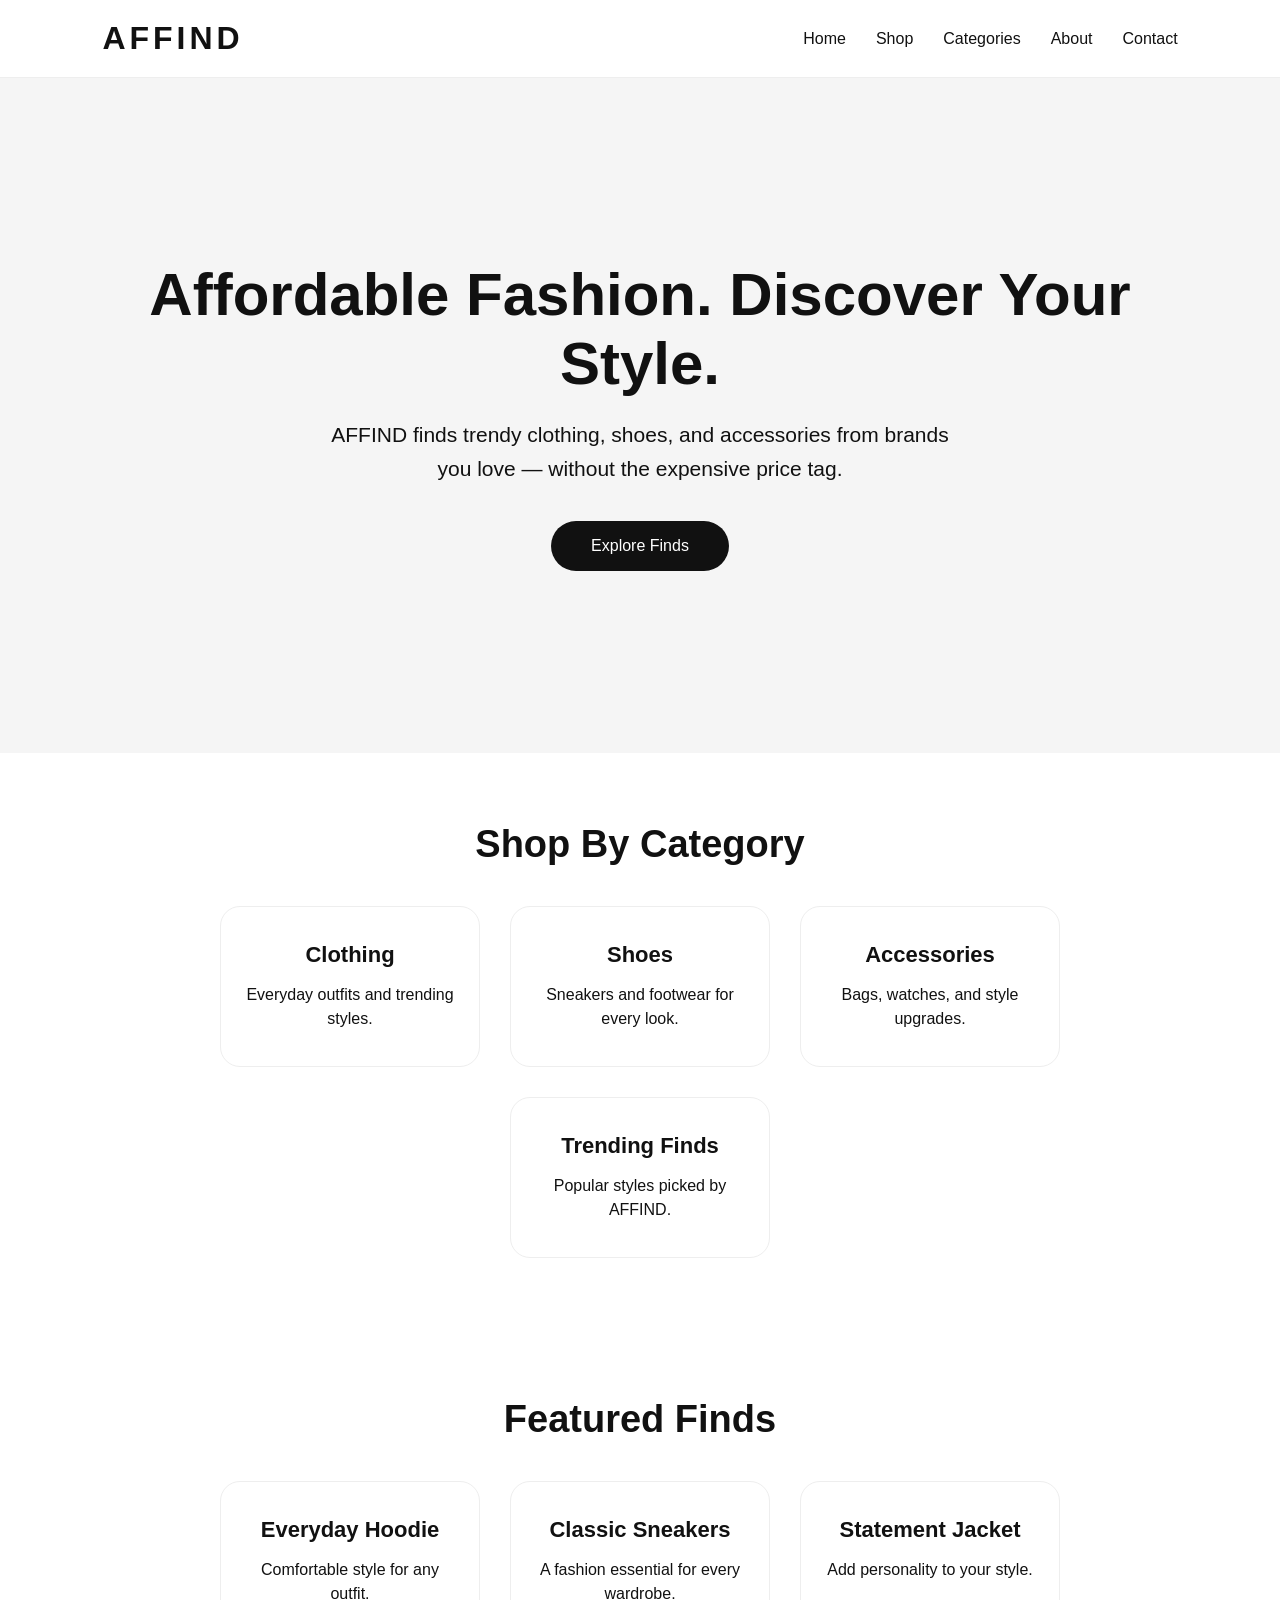
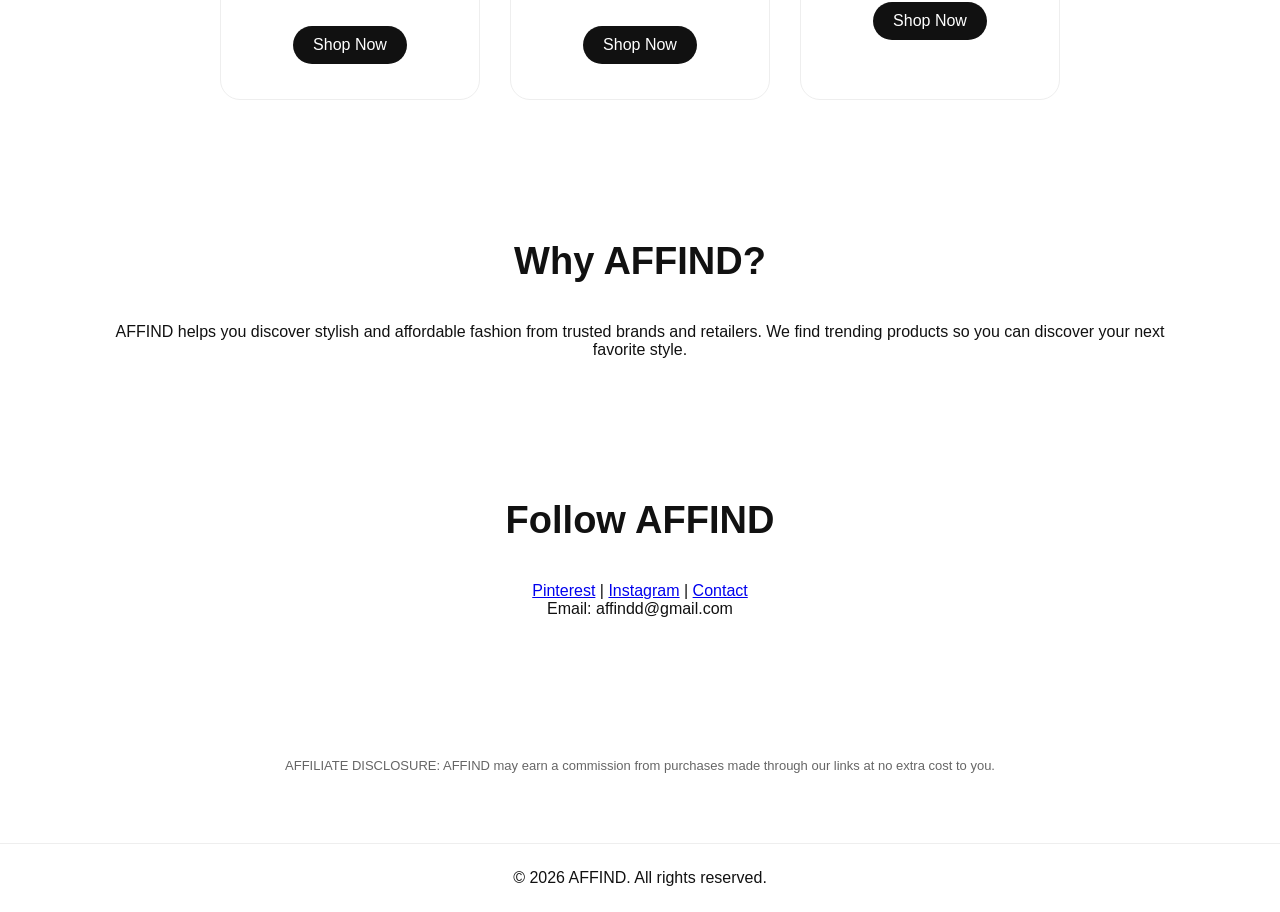
==== index.html @ 604c5695 "Update index.html" ====
<!DOCTYPE html>
<html lang="en">

<head>
    <meta charset="UTF-8">
    <meta name="viewport" content="width=device-width, initial-scale=1.0">
    <title>AFFIND | Affordable Fashion Finds</title>
    <link rel="stylesheet" href="style.css">
</head>

<body>

<header>
    <nav>
        <div class="logo">AFFIND</div>

        <ul>
            <li><a href="index.html">Home</a></li>
            <li><a href="shop.html">Shop</a></li>
            <li><a href="#categories">Categories</a></li>
            <li><a href="#about">About</a></li>
            <li><a href="#contact">Contact</a></li>
        </ul>
    </nav>
</header>


<section class="hero">

    <div class="hero-text">

        <h1>Affordable Fashion. Discover Your Style.</h1>

        <p>
            AFFIND finds trendy clothing, shoes, and accessories
            from brands you love — without the expensive price tag.
        </p>

        <a class="button" href="shop.html">
            Explore Finds
        </a>

    </div>

</section>



<section id="categories">

<h2>Shop By Category</h2>

<div class="cards">

<div class="card">
<h3>Clothing</h3>
<p>Everyday outfits and trending styles.</p>
</div>


<div class="card">
<h3>Shoes</h3>
<p>Sneakers and footwear for every look.</p>
</div>


<div class="card">
<h3>Accessories</h3>
<p>Bags, watches, and style upgrades.</p>
</div>


<div class="card">
<h3>Trending Finds</h3>
<p>Popular styles picked by AFFIND.</p>
</div>


</div>

</section>



<section class="trending">

<h2>Featured Finds</h2>

<div class="products">


<div class="product">
<h3>Everyday Hoodie</h3>
<p>Comfortable style for any outfit.</p>
<a href="#">Shop Now</a>
</div>


<div class="product">
<h3>Classic Sneakers</h3>
<p>A fashion essential for every wardrobe.</p>
<a href="#">Shop Now</a>
</div>


<div class="product">
<h3>Statement Jacket</h3>
<p>Add personality to your style.</p>
<a href="#">Shop Now</a>
</div>


</div>

</section>



<section id="about">

<h2>Why AFFIND?</h2>

<p>
AFFIND helps you discover stylish and affordable
fashion from trusted brands and retailers.
We find trending products so you can discover
your next favorite style.
</p>

</section>



<section id="contact">

<h2>Follow AFFIND</h2>

<p>
<a href="https://pin.it/25HHxsSpa" target="_blank">Pinterest</a> |
<a href="https://www.instagram.com/affindds" target="_blank">Instagram</a> |
<a href="https://mail.google.com/mail/?view=cm&fs=1&to=affindd@gmail.com" target="_blank">Contact</a>
</p>

<p>
Email: affindd@gmail.com
</p>

</section>



<section class="disclosure">

<p>
AFFILIATE DISCLOSURE: AFFIND may earn a commission
from purchases made through our links at no extra cost
to you.
</p>

</section>



<footer>

<p>
© 2026 AFFIND. All rights reserved.
</p>

</footer>


</body>

</html>
---- style.css ----
* {
    margin: 0;
    padding: 0;
    box-sizing: border-box;
    font-family: Arial, Helvetica, sans-serif;
}

body {
    background: #ffffff;
    color: #111111;
}


/* Header */

header {
    padding: 20px 8%;
    border-bottom: 1px solid #eeeeee;
    background: white;
}

nav {
    display: flex;
    justify-content: space-between;
    align-items: center;
}

.logo {
    font-size: 32px;
    font-weight: bold;
    letter-spacing: 4px;
}


nav ul {
    display: flex;
    gap: 30px;
    list-style: none;
}


nav a {
    text-decoration: none;
    color: #111;
    font-size: 16px;
}


/* Hero */

.hero {
    min-height: 75vh;
    display: flex;
    align-items: center;
    justify-content: center;
    text-align: center;
    background: #f5f5f5;
    padding: 50px 8%;
}


.hero h1 {
    font-size: 60px;
    margin-bottom: 20px;
}


.hero p {
    font-size: 21px;
    max-width: 650px;
    margin: auto;
    margin-bottom: 35px;
    line-height: 1.6;
}


.button {
    display: inline-block;
    background: #111;
    color: white;
    padding: 16px 40px;
    border-radius: 40px;
    text-decoration: none;
    transition: 0.3s;
}


.button:hover {
    background: #444;
}


/* Sections */

section {
    padding: 70px 8%;
    text-align: center;
}


h2 {
    font-size: 38px;
    margin-bottom: 40px;
}


/* Cards */

.cards,
.products {
    display: flex;
    justify-content: center;
    gap: 30px;
    flex-wrap: wrap;
}


.card,
.product {

    width: 260px;
    padding: 35px 25px;
    border-radius: 20px;
    background: #ffffff;
    border: 1px solid #eeeeee;
    transition: 0.3s;
}


.card:hover,
.product:hover {

    transform: translateY(-8px);
    box-shadow: 0 10px 25px rgba(0,0,0,0.08);

}


.card h3,
.product h3 {
    font-size: 22px;
    margin-bottom: 15px;
}


.card p,
.product p {
    line-height: 1.5;
}


/* Products */

.product a {

    display: inline-block;
    margin-top: 20px;
    background: #111;
    color: white;
    padding: 10px 20px;
    border-radius: 25px;
    text-decoration: none;

}


/* Affiliate Disclosure */

.disclosure {

    font-size: 13px;
    color: #666;

}


/* Footer */

footer {

    padding: 25px;
    text-align: center;
    border-top: 1px solid #eeeeee;

}



/* Mobile */

@media(max-width:768px){

nav {

    flex-direction: column;
    gap: 20px;

}


nav ul {

    flex-direction: column;
    text-align: center;

}


.hero h1 {

    font-size: 38px;

}


.hero p {

    font-size: 18px;

}

}
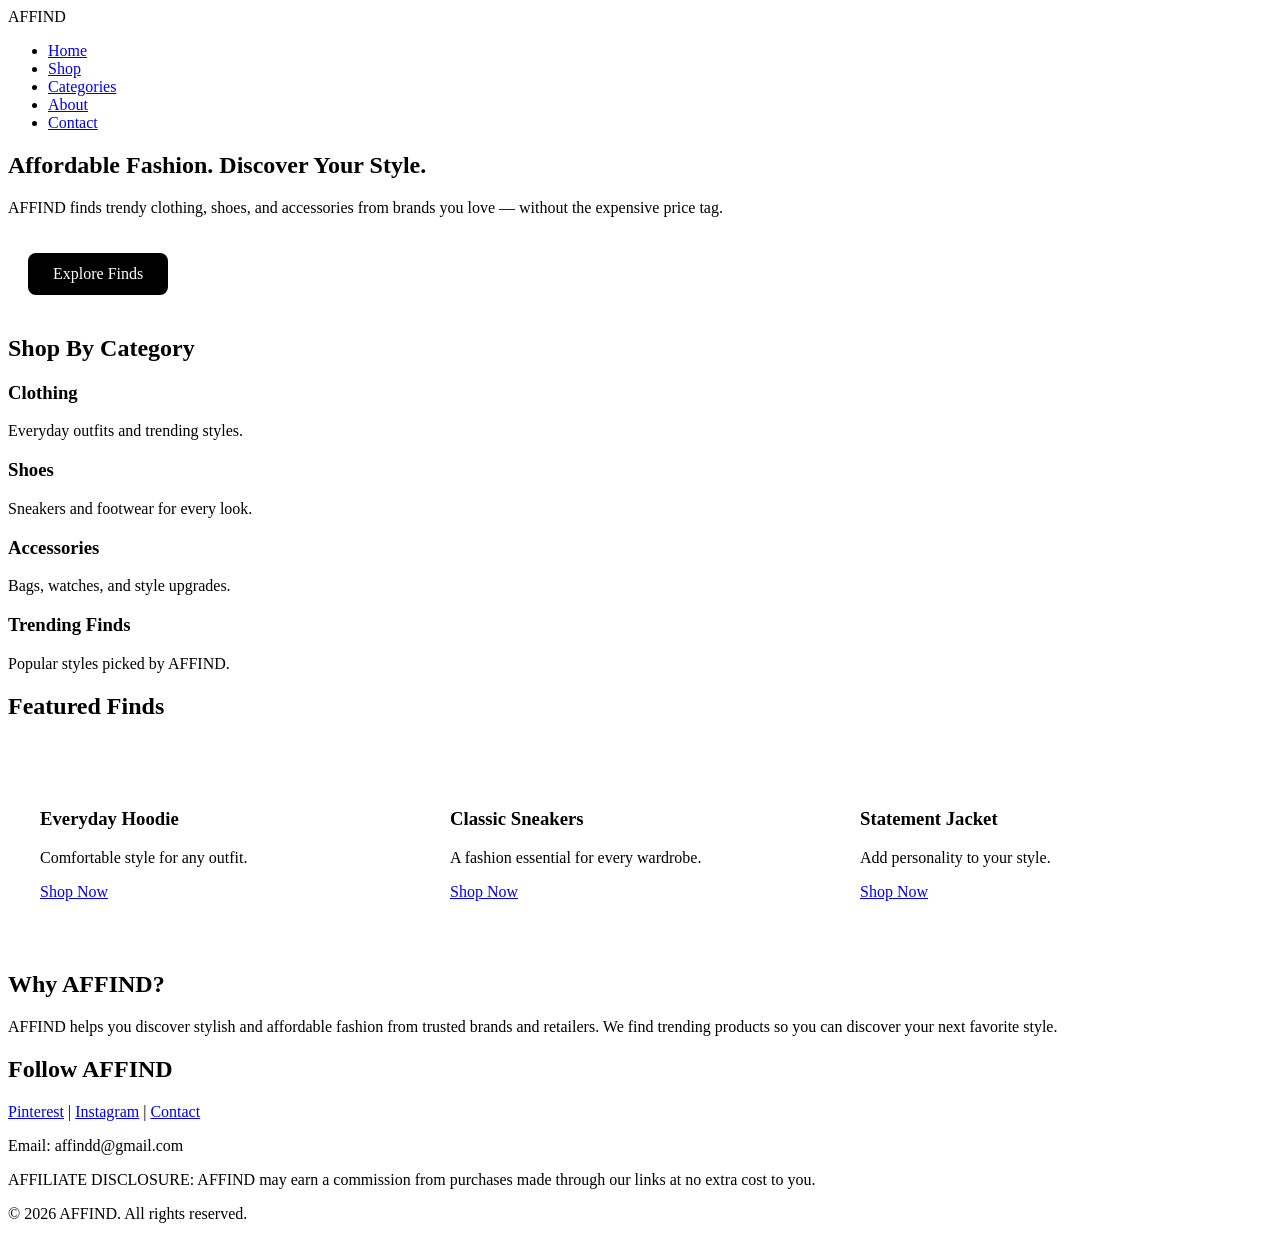
==== commit 1c138194: "Update index.html" ====
--- a/index.html
+++ b/index.html
@@ -137,7 +137,7 @@
 
 <p>
 <a href="https://pin.it/25HHxsSpa" target="_blank">Pinterest</a> |
-<a href="https://www.instagram.com/affindds" target="_blank">Instagram</a> |
+<a href="https://www.instagram.com/affindofficial" target="_blank">Instagram</a> |
 <a href="https://mail.google.com/mail/?view=cm&fs=1&to=affindd@gmail.com" target="_blank">Contact</a>
 </p>
 
@@ -172,4 +172,4 @@
 
 </body>
 
-</html>+</html>
--- a/style.css
+++ b/style.css
@@ -1,222 +1,50 @@
-* {
-    margin: 0;
-    padding: 0;
-    box-sizing: border-box;
-    font-family: Arial, Helvetica, sans-serif;
+.products{
+    display:grid;
+    grid-template-columns:repeat(auto-fit,minmax(250px,1fr));
+    gap:30px;
+    max-width:1200px;
+    margin:50px auto;
+    padding:20px;
 }
 
-body {
-    background: #ffffff;
-    color: #111111;
+.product-card{
+    background:#fff;
+    border-radius:15px;
+    overflow:hidden;
+    text-align:center;
+    box-shadow:0 8px 20px rgba(0,0,0,.08);
+    transition:.3s;
 }
 
-
-/* Header */
-
-header {
-    padding: 20px 8%;
-    border-bottom: 1px solid #eeeeee;
-    background: white;
+.product-card:hover{
+    transform:translateY(-8px);
 }
 
-nav {
-    display: flex;
-    justify-content: space-between;
-    align-items: center;
+.product-card img{
+    width:100%;
+    height:300px;
+    object-fit:cover;
 }
 
-.logo {
-    font-size: 32px;
-    font-weight: bold;
-    letter-spacing: 4px;
+.product-card h3{
+    margin:15px 0 10px;
 }
 
-
-nav ul {
-    display: flex;
-    gap: 30px;
-    list-style: none;
+.product-card p{
+    padding:0 20px;
+    color:#666;
 }
 
-
-nav a {
-    text-decoration: none;
-    color: #111;
-    font-size: 16px;
+.button{
+    display:inline-block;
+    margin:20px;
+    padding:12px 25px;
+    background:#000;
+    color:#fff;
+    text-decoration:none;
+    border-radius:8px;
 }
 
-
-/* Hero */
-
-.hero {
-    min-height: 75vh;
-    display: flex;
-    align-items: center;
-    justify-content: center;
-    text-align: center;
-    background: #f5f5f5;
-    padding: 50px 8%;
-}
-
-
-.hero h1 {
-    font-size: 60px;
-    margin-bottom: 20px;
-}
-
-
-.hero p {
-    font-size: 21px;
-    max-width: 650px;
-    margin: auto;
-    margin-bottom: 35px;
-    line-height: 1.6;
-}
-
-
-.button {
-    display: inline-block;
-    background: #111;
-    color: white;
-    padding: 16px 40px;
-    border-radius: 40px;
-    text-decoration: none;
-    transition: 0.3s;
-}
-
-
-.button:hover {
-    background: #444;
-}
-
-
-/* Sections */
-
-section {
-    padding: 70px 8%;
-    text-align: center;
-}
-
-
-h2 {
-    font-size: 38px;
-    margin-bottom: 40px;
-}
-
-
-/* Cards */
-
-.cards,
-.products {
-    display: flex;
-    justify-content: center;
-    gap: 30px;
-    flex-wrap: wrap;
-}
-
-
-.card,
-.product {
-
-    width: 260px;
-    padding: 35px 25px;
-    border-radius: 20px;
-    background: #ffffff;
-    border: 1px solid #eeeeee;
-    transition: 0.3s;
-}
-
-
-.card:hover,
-.product:hover {
-
-    transform: translateY(-8px);
-    box-shadow: 0 10px 25px rgba(0,0,0,0.08);
-
-}
-
-
-.card h3,
-.product h3 {
-    font-size: 22px;
-    margin-bottom: 15px;
-}
-
-
-.card p,
-.product p {
-    line-height: 1.5;
-}
-
-
-/* Products */
-
-.product a {
-
-    display: inline-block;
-    margin-top: 20px;
-    background: #111;
-    color: white;
-    padding: 10px 20px;
-    border-radius: 25px;
-    text-decoration: none;
-
-}
-
-
-/* Affiliate Disclosure */
-
-.disclosure {
-
-    font-size: 13px;
-    color: #666;
-
-}
-
-
-/* Footer */
-
-footer {
-
-    padding: 25px;
-    text-align: center;
-    border-top: 1px solid #eeeeee;
-
-}
-
-
-
-/* Mobile */
-
-@media(max-width:768px){
-
-nav {
-
-    flex-direction: column;
-    gap: 20px;
-
-}
-
-
-nav ul {
-
-    flex-direction: column;
-    text-align: center;
-
-}
-
-
-.hero h1 {
-
-    font-size: 38px;
-
-}
-
-
-.hero p {
-
-    font-size: 18px;
-
-}
-
+.button:hover{
+    opacity:.9;
 }
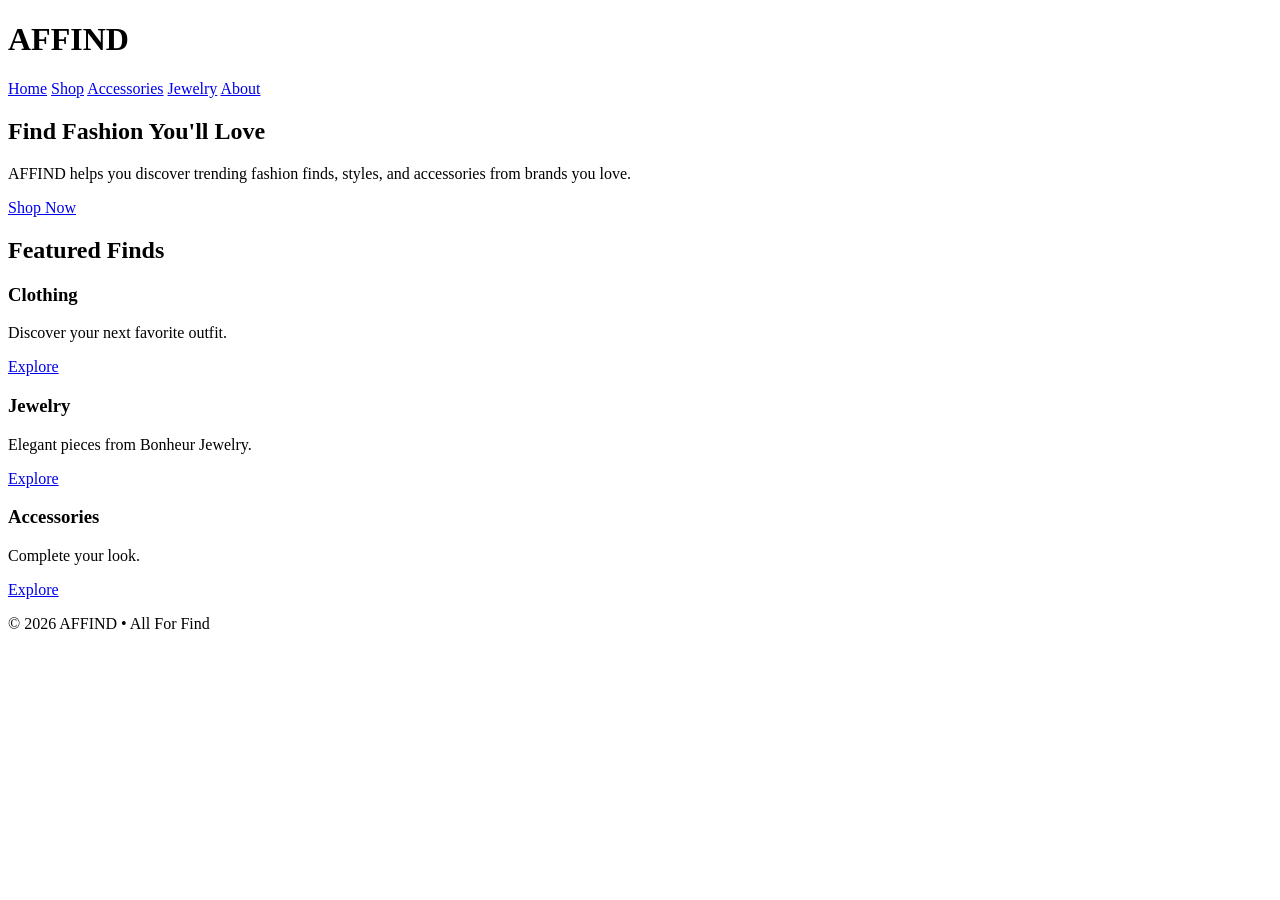
==== commit 69f2c771: "Update index.html" ====
--- a/index.html
+++ b/index.html
@@ -2,160 +2,76 @@
 <html lang="en">
 
 <head>
-    <meta charset="UTF-8">
-    <meta name="viewport" content="width=device-width, initial-scale=1.0">
-    <title>AFFIND | Affordable Fashion Finds</title>
-    <link rel="stylesheet" href="style.css">
+<meta charset="UTF-8">
+<meta name="viewport" content="width=device-width, initial-scale=1.0">
+
+<title>AFFIND | All For Find</title>
+
+<link rel="stylesheet" href="styles.css">
 </head>
+
 
 <body>
 
 <header>
-    <nav>
-        <div class="logo">AFFIND</div>
 
-        <ul>
-            <li><a href="index.html">Home</a></li>
-            <li><a href="shop.html">Shop</a></li>
-            <li><a href="#categories">Categories</a></li>
-            <li><a href="#about">About</a></li>
-            <li><a href="#contact">Contact</a></li>
-        </ul>
-    </nav>
+<h1>AFFIND</h1>
+
+<nav>
+<a href="index.html">Home</a>
+<a href="shop.html">Shop</a>
+<a href="accessories.html">Accessories</a>
+<a href="jewelry.html">Jewelry</a>
+<a href="about.html">About</a>
+</nav>
+
 </header>
 
 
 <section class="hero">
 
-    <div class="hero-text">
+<h2>Find Fashion You'll Love</h2>
 
-        <h1>Affordable Fashion. Discover Your Style.</h1>
+<p>
+AFFIND helps you discover trending fashion finds,
+styles, and accessories from brands you love.
+</p>
 
-        <p>
-            AFFIND finds trendy clothing, shoes, and accessories
-            from brands you love — without the expensive price tag.
-        </p>
-
-        <a class="button" href="shop.html">
-            Explore Finds
-        </a>
-
-    </div>
+<a href="shop.html" class="button">
+Shop Now
+</a>
 
 </section>
 
 
 
-<section id="categories">
+<section class="featured">
 
-<h2>Shop By Category</h2>
+<h2>Featured Finds</h2>
 
 <div class="cards">
 
 <div class="card">
 <h3>Clothing</h3>
-<p>Everyday outfits and trending styles.</p>
+<p>Discover your next favorite outfit.</p>
+<a href="shop.html" class="button">Explore</a>
 </div>
 
 
 <div class="card">
-<h3>Shoes</h3>
-<p>Sneakers and footwear for every look.</p>
+<h3>Jewelry</h3>
+<p>Elegant pieces from Bonheur Jewelry.</p>
+<a href="jewelry.html" class="button">Explore</a>
 </div>
 
 
 <div class="card">
 <h3>Accessories</h3>
-<p>Bags, watches, and style upgrades.</p>
+<p>Complete your look.</p>
+<a href="accessories.html" class="button">Explore</a>
 </div>
 
-
-<div class="card">
-<h3>Trending Finds</h3>
-<p>Popular styles picked by AFFIND.</p>
 </div>
-
-
-</div>
-
-</section>
-
-
-
-<section class="trending">
-
-<h2>Featured Finds</h2>
-
-<div class="products">
-
-
-<div class="product">
-<h3>Everyday Hoodie</h3>
-<p>Comfortable style for any outfit.</p>
-<a href="#">Shop Now</a>
-</div>
-
-
-<div class="product">
-<h3>Classic Sneakers</h3>
-<p>A fashion essential for every wardrobe.</p>
-<a href="#">Shop Now</a>
-</div>
-
-
-<div class="product">
-<h3>Statement Jacket</h3>
-<p>Add personality to your style.</p>
-<a href="#">Shop Now</a>
-</div>
-
-
-</div>
-
-</section>
-
-
-
-<section id="about">
-
-<h2>Why AFFIND?</h2>
-
-<p>
-AFFIND helps you discover stylish and affordable
-fashion from trusted brands and retailers.
-We find trending products so you can discover
-your next favorite style.
-</p>
-
-</section>
-
-
-
-<section id="contact">
-
-<h2>Follow AFFIND</h2>
-
-<p>
-<a href="https://pin.it/25HHxsSpa" target="_blank">Pinterest</a> |
-<a href="https://www.instagram.com/affindofficial" target="_blank">Instagram</a> |
-<a href="https://mail.google.com/mail/?view=cm&fs=1&to=affindd@gmail.com" target="_blank">Contact</a>
-</p>
-
-<p>
-Email: affindd@gmail.com
-</p>
-
-</section>
-
-
-
-<section class="disclosure">
-
-<p>
-AFFILIATE DISCLOSURE: AFFIND may earn a commission
-from purchases made through our links at no extra cost
-to you.
-</p>
 
 </section>
 
@@ -164,12 +80,11 @@
 <footer>
 
 <p>
-© 2026 AFFIND. All rights reserved.
+© 2026 AFFIND • All For Find
 </p>
 
 </footer>
 
 
 </body>
-
-</html>
+</html>
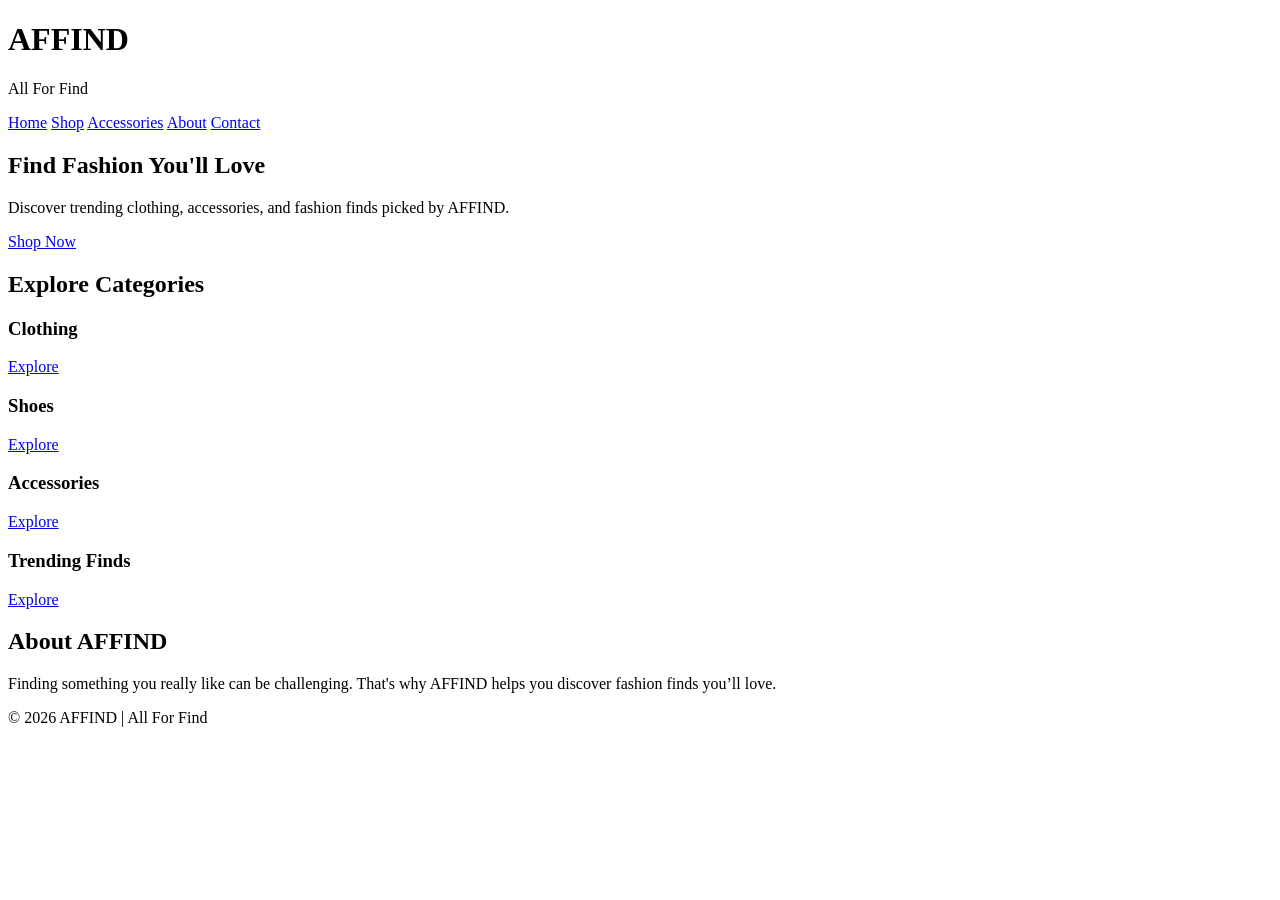
==== commit 014c6c3b: "Update index.html" ====
--- a/index.html
+++ b/index.html
@@ -2,89 +2,115 @@
 <html lang="en">
 
 <head>
-<meta charset="UTF-8">
-<meta name="viewport" content="width=device-width, initial-scale=1.0">
+    <meta charset="UTF-8">
+    <meta name="viewport" content="width=device-width, initial-scale=1.0">
 
-<title>AFFIND | All For Find</title>
+    <title>AFFIND | All For Find</title>
 
-<link rel="stylesheet" href="styles.css">
+    <link rel="stylesheet" href="styles.css">
 </head>
-
 
 <body>
 
 <header>
 
-<h1>AFFIND</h1>
+    <div class="logo">
+        <h1>AFFIND</h1>
+        <p>All For Find</p>
+    </div>
 
-<nav>
-<a href="index.html">Home</a>
-<a href="shop.html">Shop</a>
-<a href="accessories.html">Accessories</a>
-<a href="jewelry.html">Jewelry</a>
-<a href="about.html">About</a>
-</nav>
+
+    <nav>
+        <a href="index.html">Home</a>
+        <a href="shop.html">Shop</a>
+        <a href="accessories.html">Accessories</a>
+        <a href="about.html">About</a>
+        <a href="contact.html">Contact</a>
+    </nav>
 
 </header>
 
 
+
 <section class="hero">
 
-<h2>Find Fashion You'll Love</h2>
+    <h2>Find Fashion You'll Love</h2>
 
-<p>
-AFFIND helps you discover trending fashion finds,
-styles, and accessories from brands you love.
-</p>
+    <p>
+        Discover trending clothing, accessories, and fashion finds picked by AFFIND.
+    </p>
 
-<a href="shop.html" class="button">
-Shop Now
-</a>
+    <a href="shop.html" class="button">
+        Shop Now
+    </a>
 
 </section>
 
 
 
-<section class="featured">
 
-<h2>Featured Finds</h2>
+<section class="categories">
 
-<div class="cards">
-
-<div class="card">
-<h3>Clothing</h3>
-<p>Discover your next favorite outfit.</p>
-<a href="shop.html" class="button">Explore</a>
-</div>
+    <h2>Explore Categories</h2>
 
 
-<div class="card">
-<h3>Jewelry</h3>
-<p>Elegant pieces from Bonheur Jewelry.</p>
-<a href="jewelry.html" class="button">Explore</a>
-</div>
+    <div class="category-grid">
 
 
-<div class="card">
-<h3>Accessories</h3>
-<p>Complete your look.</p>
-<a href="accessories.html" class="button">Explore</a>
-</div>
+        <div class="category-card">
+            <h3>Clothing</h3>
+            <a href="shop.html">Explore</a>
+        </div>
 
-</div>
+
+        <div class="category-card">
+            <h3>Shoes</h3>
+            <a href="shop.html">Explore</a>
+        </div>
+
+
+        <div class="category-card">
+            <h3>Accessories</h3>
+            <a href="accessories.html">Explore</a>
+        </div>
+
+
+        <div class="category-card">
+            <h3>Trending Finds</h3>
+            <a href="shop.html">Explore</a>
+        </div>
+
+
+    </div>
 
 </section>
+
+
+
+
+<section class="about-preview">
+
+    <h2>About AFFIND</h2>
+
+    <p>
+        Finding something you really like can be challenging.
+        That's why AFFIND helps you discover fashion finds you’ll love.
+    </p>
+
+</section>
+
 
 
 
 <footer>
 
 <p>
-© 2026 AFFIND • All For Find
+© 2026 AFFIND | All For Find
 </p>
 
 </footer>
 
 
 </body>
+
 </html>
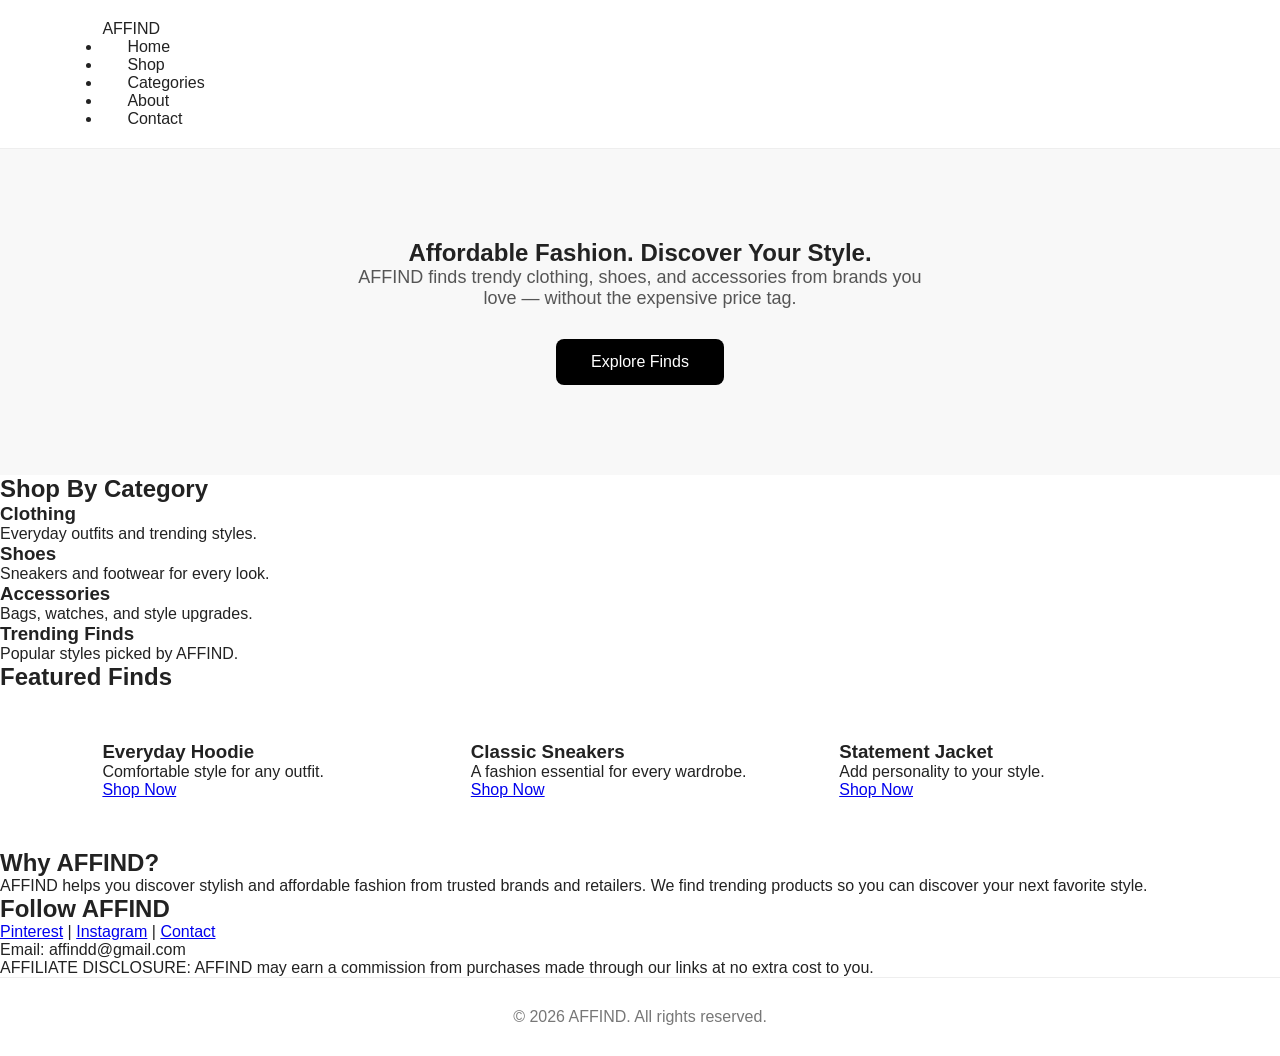
==== commit ae51e02a: "Update index.html" ====
--- a/index.html
+++ b/index.html
@@ -4,82 +4,41 @@
 <head>
     <meta charset="UTF-8">
     <meta name="viewport" content="width=device-width, initial-scale=1.0">
-
-    <title>AFFIND | All For Find</title>
-
-    <link rel="stylesheet" href="styles.css">
+    <title>AFFIND | Affordable Fashion Finds</title>
+    <link rel="stylesheet" href="style.css">
 </head>
 
 <body>
 
 <header>
+    <nav>
+        <div class="logo">AFFIND</div>
 
-    <div class="logo">
-        <h1>AFFIND</h1>
-        <p>All For Find</p>
-    </div>
-
-
-    <nav>
-        <a href="index.html">Home</a>
-        <a href="shop.html">Shop</a>
-        <a href="accessories.html">Accessories</a>
-        <a href="about.html">About</a>
-        <a href="contact.html">Contact</a>
+        <ul>
+            <li><a href="index.html">Home</a></li>
+            <li><a href="shop.html">Shop</a></li>
+            <li><a href="#categories">Categories</a></li>
+            <li><a href="#about">About</a></li>
+            <li><a href="#contact">Contact</a></li>
+        </ul>
     </nav>
-
 </header>
-
 
 
 <section class="hero">
 
-    <h2>Find Fashion You'll Love</h2>
+    <div class="hero-text">
 
-    <p>
-        Discover trending clothing, accessories, and fashion finds picked by AFFIND.
-    </p>
+        <h1>Affordable Fashion. Discover Your Style.</h1>
 
-    <a href="shop.html" class="button">
-        Shop Now
-    </a>
+        <p>
+            AFFIND finds trendy clothing, shoes, and accessories
+            from brands you love — without the expensive price tag.
+        </p>
 
-</section>
-
-
-
-
-<section class="categories">
-
-    <h2>Explore Categories</h2>
-
-
-    <div class="category-grid">
-
-
-        <div class="category-card">
-            <h3>Clothing</h3>
-            <a href="shop.html">Explore</a>
-        </div>
-
-
-        <div class="category-card">
-            <h3>Shoes</h3>
-            <a href="shop.html">Explore</a>
-        </div>
-
-
-        <div class="category-card">
-            <h3>Accessories</h3>
-            <a href="accessories.html">Explore</a>
-        </div>
-
-
-        <div class="category-card">
-            <h3>Trending Finds</h3>
-            <a href="shop.html">Explore</a>
-        </div>
-
+        <a class="button" href="shop.html">
+            Explore Finds
+        </a>
 
     </div>
 
@@ -87,25 +46,122 @@
 
 
 
+<section id="categories">
 
-<section class="about-preview">
+<h2>Shop By Category</h2>
 
-    <h2>About AFFIND</h2>
+<div class="cards">
 
-    <p>
-        Finding something you really like can be challenging.
-        That's why AFFIND helps you discover fashion finds you’ll love.
-    </p>
+<div class="card">
+<h3>Clothing</h3>
+<p>Everyday outfits and trending styles.</p>
+</div>
+
+
+<div class="card">
+<h3>Shoes</h3>
+<p>Sneakers and footwear for every look.</p>
+</div>
+
+
+<div class="card">
+<h3>Accessories</h3>
+<p>Bags, watches, and style upgrades.</p>
+</div>
+
+
+<div class="card">
+<h3>Trending Finds</h3>
+<p>Popular styles picked by AFFIND.</p>
+</div>
+
+</div>
 
 </section>
 
+
+
+<section class="trending">
+
+<h2>Featured Finds</h2>
+
+<div class="products">
+
+<div class="product">
+<h3>Everyday Hoodie</h3>
+<p>Comfortable style for any outfit.</p>
+<a href="#">Shop Now</a>
+</div>
+
+
+<div class="product">
+<h3>Classic Sneakers</h3>
+<p>A fashion essential for every wardrobe.</p>
+<a href="#">Shop Now</a>
+</div>
+
+
+<div class="product">
+<h3>Statement Jacket</h3>
+<p>Add personality to your style.</p>
+<a href="#">Shop Now</a>
+</div>
+
+</div>
+
+</section>
+
+
+
+<section id="about">
+
+<h2>Why AFFIND?</h2>
+
+<p>
+AFFIND helps you discover stylish and affordable
+fashion from trusted brands and retailers.
+We find trending products so you can discover
+your next favorite style.
+</p>
+
+</section>
+
+
+
+<section id="contact">
+
+<h2>Follow AFFIND</h2>
+
+<p>
+<a href="https://pin.it/25HHxsSpa" target="_blank">Pinterest</a> |
+<a href="https://www.instagram.com/affindds" target="_blank">Instagram</a> |
+<a href="https://mail.google.com/mail/?view=cm&fs=1&to=affindd@gmail.com" target="_blank">Contact</a>
+</p>
+
+<p>
+Email: affindd@gmail.com
+</p>
+
+</section>
+
+
+
+<section class="disclosure">
+
+<p>
+AFFILIATE DISCLOSURE: AFFIND may earn a commission
+from purchases made through our links at no extra cost
+to you.
+</p>
+
+</section>
 
 
 
 <footer>
 
 <p>
-© 2026 AFFIND | All For Find
+© 2026 AFFIND. All rights reserved.
 </p>
 
 </footer>
--- a/style.css
+++ b/style.css
@@ -0,0 +1,347 @@
+* {
+    margin: 0;
+    padding: 0;
+    box-sizing: border-box;
+}
+
+
+body {
+    font-family: Arial, sans-serif;
+    background: #ffffff;
+    color: #222;
+}
+
+
+/* HEADER */
+
+header {
+
+    display: flex;
+    justify-content: space-between;
+    align-items: center;
+
+    padding: 20px 8%;
+
+    border-bottom: 1px solid #eee;
+
+}
+
+
+.logo h1 {
+
+    font-size: 32px;
+    letter-spacing: 2px;
+
+}
+
+
+.logo p {
+
+    font-size: 13px;
+    color: #777;
+
+}
+
+
+
+nav a {
+
+    text-decoration: none;
+
+    color: #222;
+
+    margin-left: 25px;
+
+    font-size: 16px;
+
+}
+
+
+nav a:hover {
+
+    color: #888;
+
+}
+
+
+
+
+/* HERO SECTION */
+
+
+.hero {
+
+    text-align: center;
+
+    padding: 90px 20px;
+
+    background: #f8f8f8;
+
+}
+
+
+.hero h2 {
+
+    font-size: 45px;
+
+    margin-bottom: 20px;
+
+}
+
+
+.hero p {
+
+    font-size: 18px;
+
+    max-width: 600px;
+
+    margin: auto;
+
+    color: #555;
+
+}
+
+
+
+.button {
+
+    display: inline-block;
+
+    margin-top: 30px;
+
+    padding: 14px 35px;
+
+    background: #000;
+
+    color: white;
+
+    text-decoration: none;
+
+    border-radius: 8px;
+
+}
+
+
+
+
+/* CATEGORY SECTION */
+
+
+.categories {
+
+    padding: 60px 8%;
+
+    text-align: center;
+
+}
+
+
+.categories h2 {
+
+    margin-bottom: 40px;
+
+}
+
+
+
+.category-grid {
+
+    display: grid;
+
+    grid-template-columns: repeat(auto-fit,minmax(220px,1fr));
+
+    gap: 25px;
+
+}
+
+
+
+.category-card {
+
+    padding: 40px 20px;
+
+    background: #f5f5f5;
+
+    border-radius: 15px;
+
+}
+
+
+
+.category-card h3 {
+
+    margin-bottom: 20px;
+
+}
+
+
+
+.category-card a {
+
+    color: black;
+
+    text-decoration: none;
+
+}
+
+
+
+
+/* ABOUT PREVIEW */
+
+
+.about-preview {
+
+    text-align:center;
+
+    padding:60px 20px;
+
+}
+
+
+
+.about-preview p {
+
+    max-width:700px;
+
+    margin:20px auto;
+
+    color:#555;
+
+}
+
+
+
+
+
+/* PRODUCT CARDS */
+
+
+.products {
+
+    display:grid;
+
+    grid-template-columns:repeat(auto-fit,minmax(250px,1fr));
+
+    gap:30px;
+
+    padding:50px 8%;
+
+}
+
+
+
+.product-card {
+
+    background:white;
+
+    border-radius:15px;
+
+    overflow:hidden;
+
+    box-shadow:0 5px 20px rgba(0,0,0,.08);
+
+    text-align:center;
+
+}
+
+
+
+.product-card img {
+
+    width:100%;
+
+    height:300px;
+
+    object-fit:cover;
+
+}
+
+
+
+.product-card h3 {
+
+    margin:20px 0 10px;
+
+}
+
+
+
+.product-card p {
+
+    color:#666;
+
+    padding:0 20px;
+
+}
+
+
+
+.shop-button {
+
+    display:inline-block;
+
+    margin:20px;
+
+    padding:12px 25px;
+
+    background:black;
+
+    color:white;
+
+    text-decoration:none;
+
+    border-radius:8px;
+
+}
+
+
+
+
+
+/* FOOTER */
+
+
+footer {
+
+    text-align:center;
+
+    padding:30px;
+
+    border-top:1px solid #eee;
+
+    color:#777;
+
+}
+
+
+
+
+/* MOBILE */
+
+
+@media(max-width:700px){
+
+header{
+
+    flex-direction:column;
+
+    gap:20px;
+
+}
+
+
+nav a{
+
+    margin:0 8px;
+
+}
+
+
+.hero h2{
+
+    font-size:32px;
+
+}
+
+}
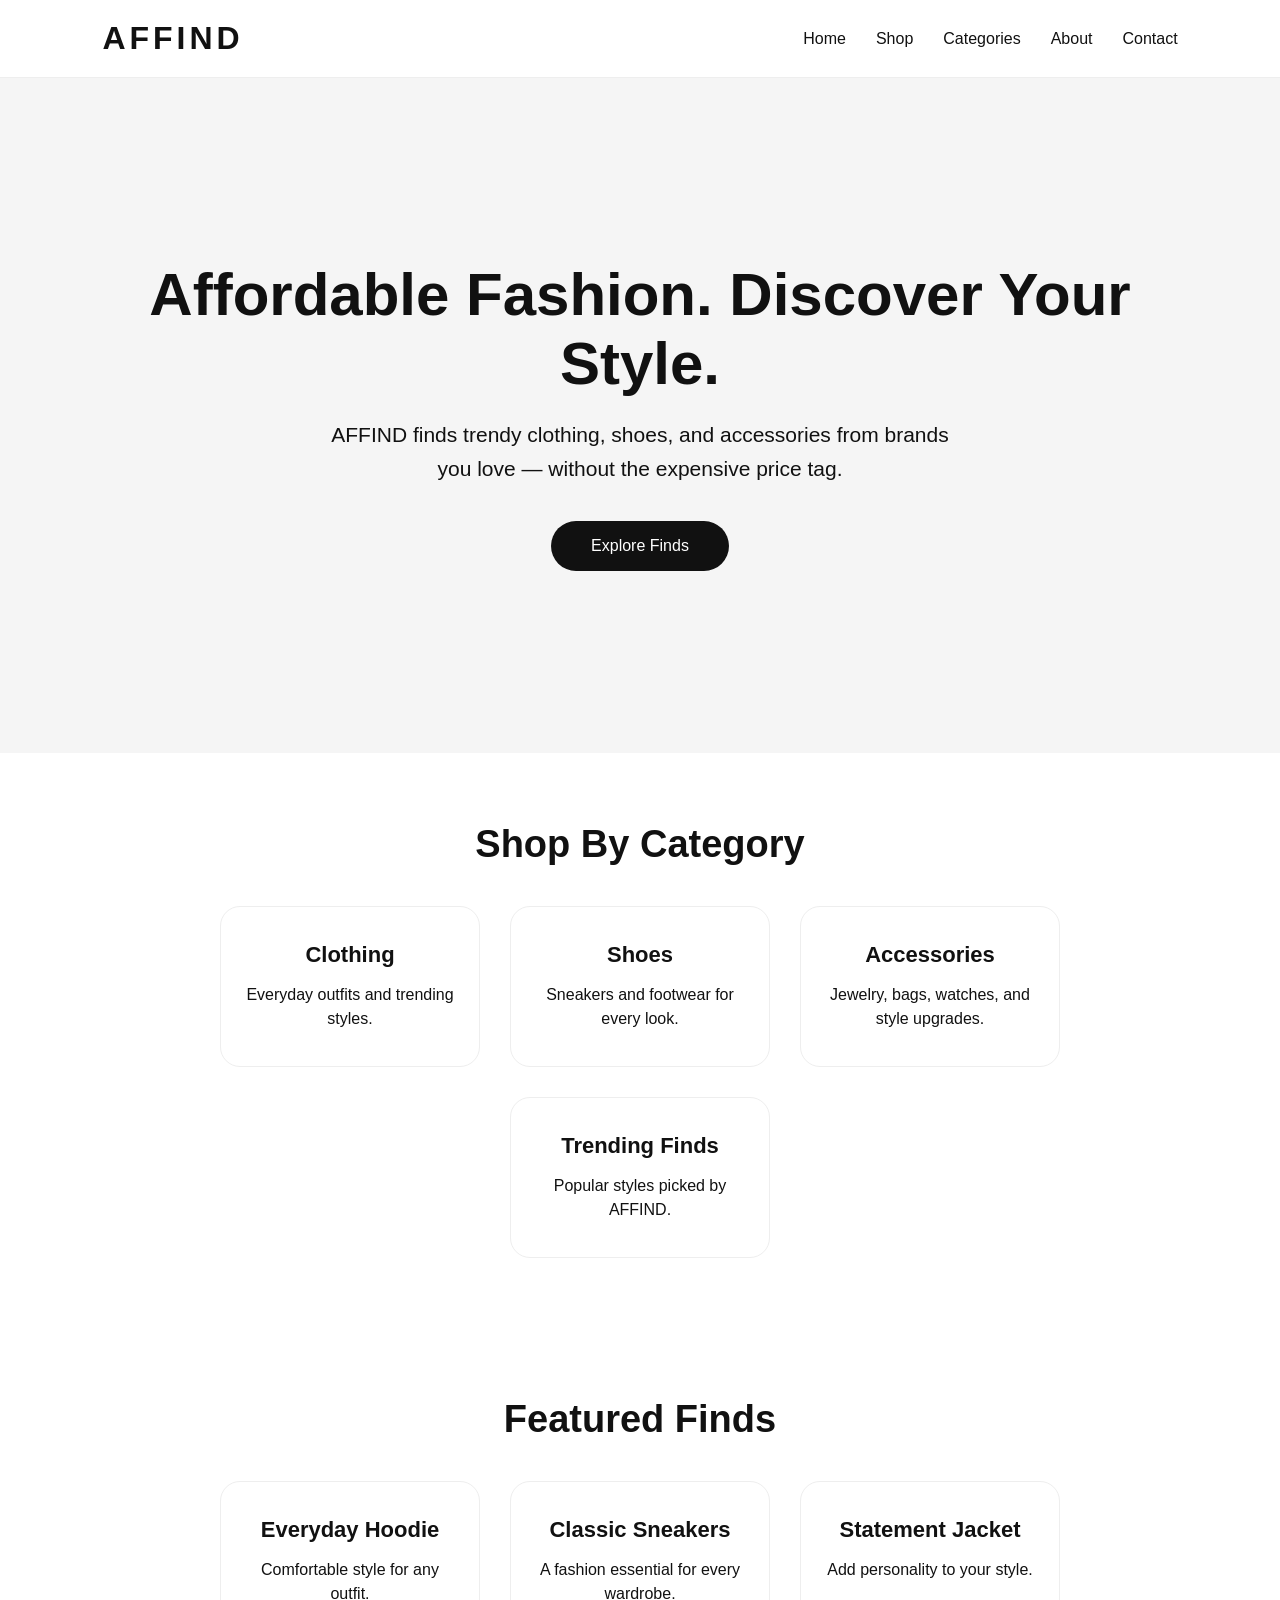
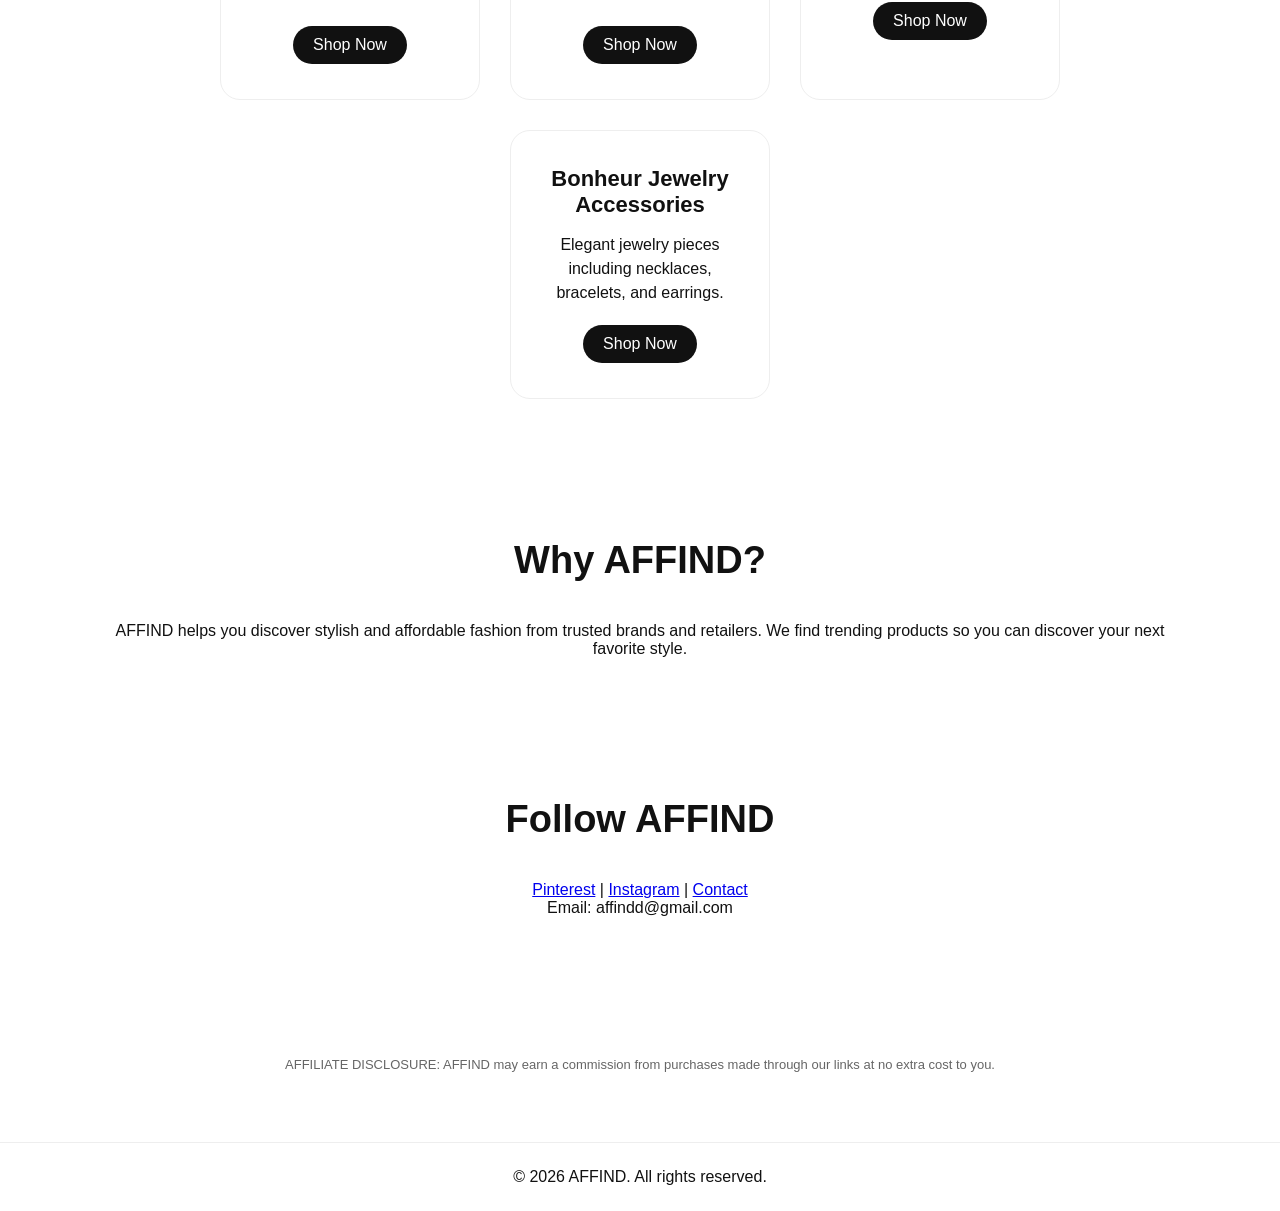
==== commit 3483d933: "Update index.html" ====
--- a/index.html
+++ b/index.html
@@ -27,20 +27,20 @@
 
 <section class="hero">
 
-    <div class="hero-text">
+<div class="hero-text">
 
-        <h1>Affordable Fashion. Discover Your Style.</h1>
+<h1>Affordable Fashion. Discover Your Style.</h1>
 
-        <p>
-            AFFIND finds trendy clothing, shoes, and accessories
-            from brands you love — without the expensive price tag.
-        </p>
+<p>
+AFFIND finds trendy clothing, shoes, and accessories
+from brands you love — without the expensive price tag.
+</p>
 
-        <a class="button" href="shop.html">
-            Explore Finds
-        </a>
+<a class="button" href="shop.html">
+Explore Finds
+</a>
 
-    </div>
+</div>
 
 </section>
 
@@ -66,7 +66,7 @@
 
 <div class="card">
 <h3>Accessories</h3>
-<p>Bags, watches, and style upgrades.</p>
+<p>Jewelry, bags, watches, and style upgrades.</p>
 </div>
 
 
@@ -87,6 +87,7 @@
 
 <div class="products">
 
+
 <div class="product">
 <h3>Everyday Hoodie</h3>
 <p>Comfortable style for any outfit.</p>
@@ -106,6 +107,16 @@
 <p>Add personality to your style.</p>
 <a href="#">Shop Now</a>
 </div>
+
+
+<div class="product">
+<h3>Bonheur Jewelry Accessories</h3>
+<p>
+Elegant jewelry pieces including necklaces, bracelets, and earrings.
+</p>
+<a href="#">Shop Now</a>
+</div>
+
 
 </div>
 
--- a/style.css
+++ b/style.css
@@ -2,346 +2,263 @@
     margin: 0;
     padding: 0;
     box-sizing: border-box;
+    font-family: Arial, Helvetica, sans-serif;
 }
 
 
 body {
-    font-family: Arial, sans-serif;
     background: #ffffff;
-    color: #222;
-}
-
-
-/* HEADER */
+    color: #111111;
+}
+
+
+/* Header */
 
 header {
-
+    padding: 20px 8%;
+    border-bottom: 1px solid #eeeeee;
+    background: white;
+}
+
+
+nav {
     display: flex;
     justify-content: space-between;
     align-items: center;
-
-    padding: 20px 8%;
-
-    border-bottom: 1px solid #eee;
-
-}
-
-
-.logo h1 {
-
+}
+
+
+.logo {
     font-size: 32px;
-    letter-spacing: 2px;
-
-}
-
-
-.logo p {
+    font-weight: bold;
+    letter-spacing: 4px;
+}
+
+
+nav ul {
+    display: flex;
+    gap: 30px;
+    list-style: none;
+}
+
+
+nav a {
+    text-decoration: none;
+    color: #111;
+    font-size: 16px;
+}
+
+
+
+/* Hero */
+
+.hero {
+
+    min-height: 75vh;
+    display: flex;
+    align-items: center;
+    justify-content: center;
+    text-align: center;
+    background: #f5f5f5;
+    padding: 50px 8%;
+
+}
+
+
+.hero h1 {
+
+    font-size: 60px;
+    margin-bottom: 20px;
+
+}
+
+
+.hero p {
+
+    font-size: 21px;
+    max-width: 650px;
+    margin: auto;
+    margin-bottom: 35px;
+    line-height: 1.6;
+
+}
+
+
+
+/* Button */
+
+.button {
+
+    display: inline-block;
+    background: #111;
+    color: white;
+    padding: 16px 40px;
+    border-radius: 40px;
+    text-decoration: none;
+    transition: 0.3s;
+
+}
+
+
+.button:hover {
+
+    background: #444;
+
+}
+
+
+
+/* Sections */
+
+section {
+
+    padding: 70px 8%;
+    text-align: center;
+
+}
+
+
+h2 {
+
+    font-size: 38px;
+    margin-bottom: 40px;
+
+}
+
+
+
+/* Cards */
+
+.cards,
+.products {
+
+    display: flex;
+    justify-content: center;
+    gap: 30px;
+    flex-wrap: wrap;
+
+}
+
+
+
+.card,
+.product {
+
+    width: 260px;
+    padding: 35px 25px;
+    border-radius: 20px;
+    background: #ffffff;
+    border: 1px solid #eeeeee;
+    transition: 0.3s;
+
+}
+
+
+
+.card:hover,
+.product:hover {
+
+    transform: translateY(-8px);
+    box-shadow: 0 10px 25px rgba(0,0,0,0.08);
+
+}
+
+
+
+.card h3,
+.product h3 {
+
+    font-size: 22px;
+    margin-bottom: 15px;
+
+}
+
+
+
+.card p,
+.product p {
+
+    line-height: 1.5;
+
+}
+
+
+
+/* Product Buttons */
+
+.product a {
+
+    display: inline-block;
+    margin-top: 20px;
+    background: #111;
+    color: white;
+    padding: 10px 20px;
+    border-radius: 25px;
+    text-decoration: none;
+
+}
+
+
+
+/* Affiliate Disclosure */
+
+.disclosure {
 
     font-size: 13px;
-    color: #777;
-
-}
-
-
-
-nav a {
-
-    text-decoration: none;
-
-    color: #222;
-
-    margin-left: 25px;
-
-    font-size: 16px;
-
-}
-
-
-nav a:hover {
-
-    color: #888;
-
-}
-
-
-
-
-/* HERO SECTION */
-
-
-.hero {
-
-    text-align: center;
-
-    padding: 90px 20px;
-
-    background: #f8f8f8;
-
-}
-
-
-.hero h2 {
-
-    font-size: 45px;
-
-    margin-bottom: 20px;
-
-}
+    color: #666;
+
+}
+
+
+
+/* Footer */
+
+footer {
+
+    padding: 25px;
+    text-align: center;
+    border-top: 1px solid #eeeeee;
+
+}
+
+
+
+/* Mobile */
+
+@media(max-width:768px){
+
+
+nav {
+
+    flex-direction: column;
+    gap: 20px;
+
+}
+
+
+
+nav ul {
+
+    flex-direction: column;
+    text-align: center;
+
+}
+
+
+
+.hero h1 {
+
+    font-size: 38px;
+
+}
+
 
 
 .hero p {
 
     font-size: 18px;
 
-    max-width: 600px;
-
-    margin: auto;
-
-    color: #555;
-
-}
-
-
-
-.button {
-
-    display: inline-block;
-
-    margin-top: 30px;
-
-    padding: 14px 35px;
-
-    background: #000;
-
-    color: white;
-
-    text-decoration: none;
-
-    border-radius: 8px;
-
-}
-
-
-
-
-/* CATEGORY SECTION */
-
-
-.categories {
-
-    padding: 60px 8%;
-
-    text-align: center;
-
-}
-
-
-.categories h2 {
-
-    margin-bottom: 40px;
-
-}
-
-
-
-.category-grid {
-
-    display: grid;
-
-    grid-template-columns: repeat(auto-fit,minmax(220px,1fr));
-
-    gap: 25px;
-
-}
-
-
-
-.category-card {
-
-    padding: 40px 20px;
-
-    background: #f5f5f5;
-
-    border-radius: 15px;
-
-}
-
-
-
-.category-card h3 {
-
-    margin-bottom: 20px;
-
-}
-
-
-
-.category-card a {
-
-    color: black;
-
-    text-decoration: none;
-
-}
-
-
-
-
-/* ABOUT PREVIEW */
-
-
-.about-preview {
-
-    text-align:center;
-
-    padding:60px 20px;
-
-}
-
-
-
-.about-preview p {
-
-    max-width:700px;
-
-    margin:20px auto;
-
-    color:#555;
-
-}
-
-
-
-
-
-/* PRODUCT CARDS */
-
-
-.products {
-
-    display:grid;
-
-    grid-template-columns:repeat(auto-fit,minmax(250px,1fr));
-
-    gap:30px;
-
-    padding:50px 8%;
-
-}
-
-
-
-.product-card {
-
-    background:white;
-
-    border-radius:15px;
-
-    overflow:hidden;
-
-    box-shadow:0 5px 20px rgba(0,0,0,.08);
-
-    text-align:center;
-
-}
-
-
-
-.product-card img {
-
-    width:100%;
-
-    height:300px;
-
-    object-fit:cover;
-
-}
-
-
-
-.product-card h3 {
-
-    margin:20px 0 10px;
-
-}
-
-
-
-.product-card p {
-
-    color:#666;
-
-    padding:0 20px;
-
-}
-
-
-
-.shop-button {
-
-    display:inline-block;
-
-    margin:20px;
-
-    padding:12px 25px;
-
-    background:black;
-
-    color:white;
-
-    text-decoration:none;
-
-    border-radius:8px;
-
-}
-
-
-
-
-
-/* FOOTER */
-
-
-footer {
-
-    text-align:center;
-
-    padding:30px;
-
-    border-top:1px solid #eee;
-
-    color:#777;
-
-}
-
-
-
-
-/* MOBILE */
-
-
-@media(max-width:700px){
-
-header{
-
-    flex-direction:column;
-
-    gap:20px;
-
-}
-
-
-nav a{
-
-    margin:0 8px;
-
-}
-
-
-.hero h2{
-
-    font-size:32px;
-
-}
+}
+
 
 }
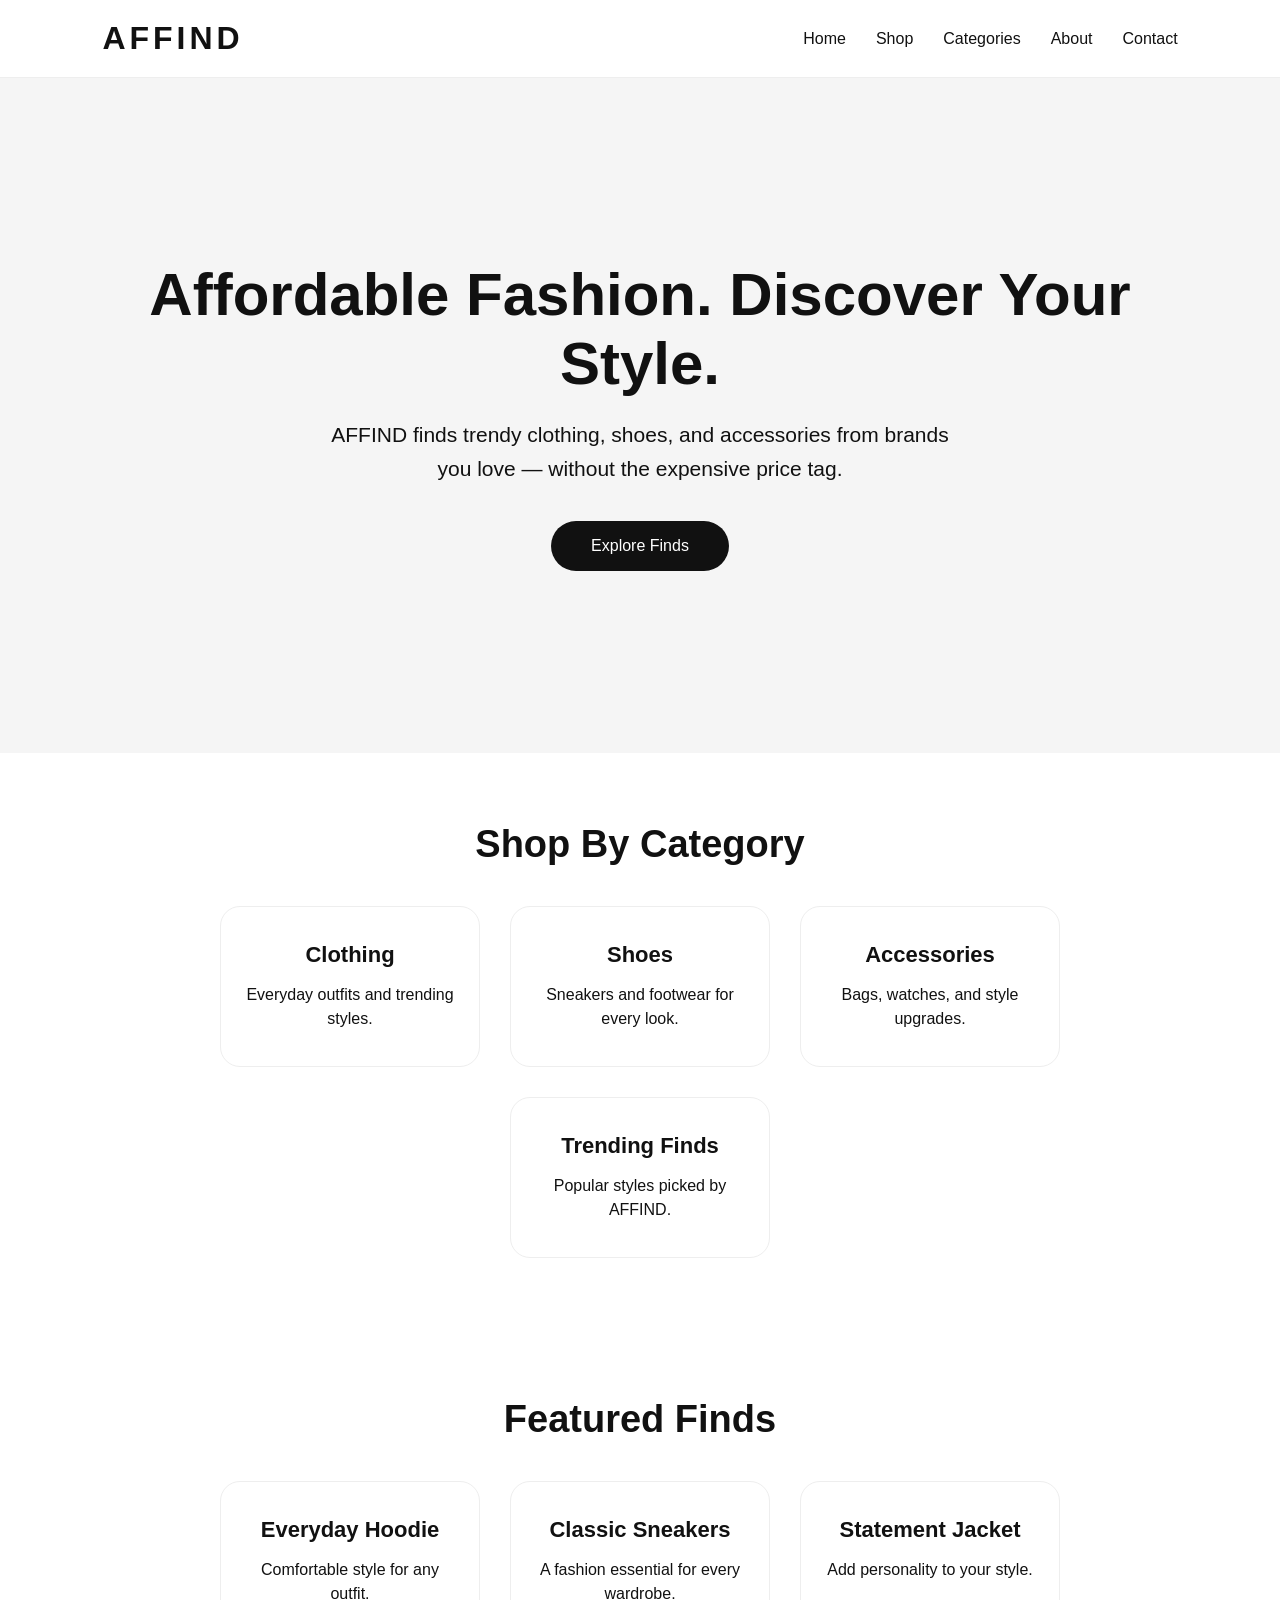
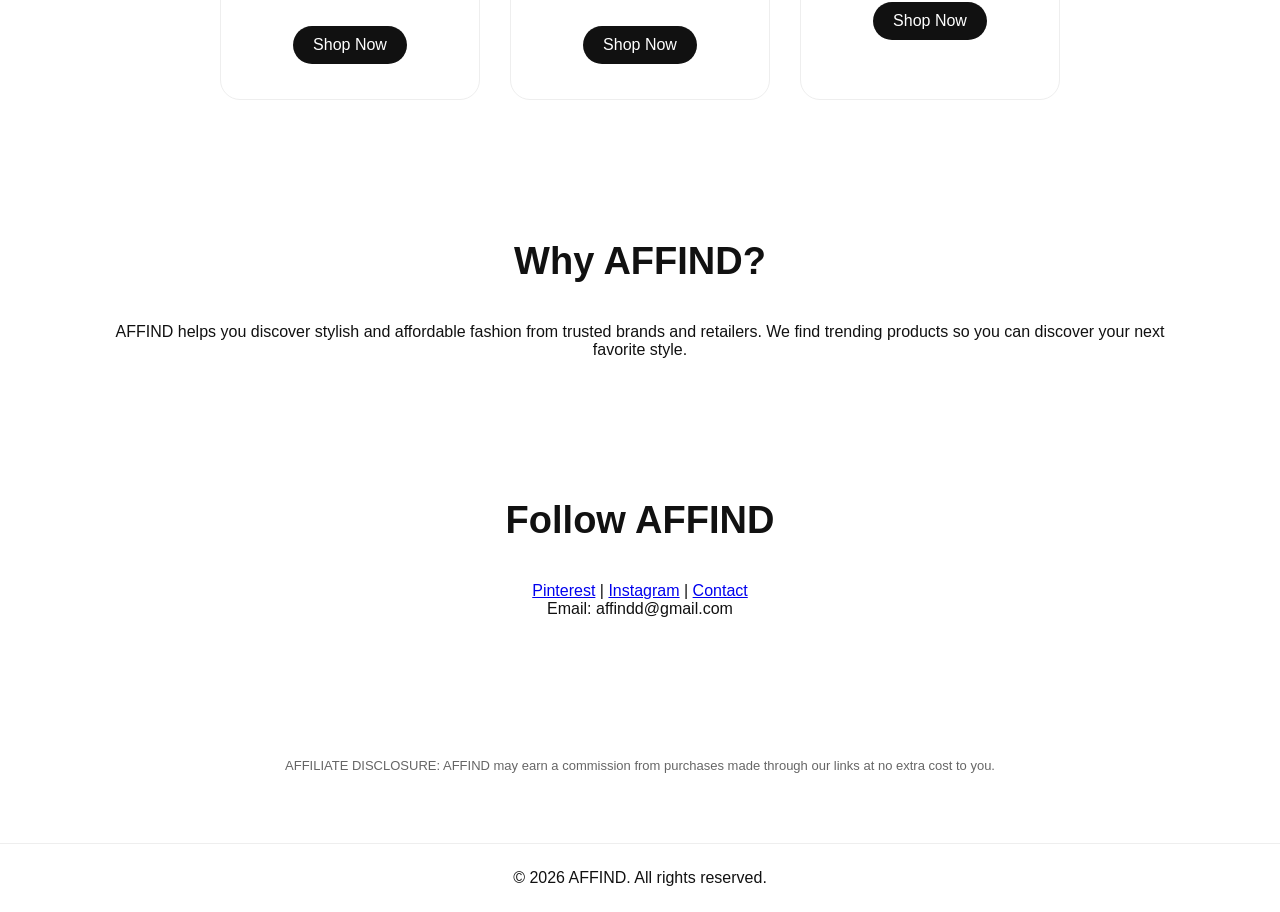
==== commit 0e772d7f: "Update index.html" ====
--- a/index.html
+++ b/index.html
@@ -27,20 +27,20 @@
 
 <section class="hero">
 
-<div class="hero-text">
+    <div class="hero-text">
 
-<h1>Affordable Fashion. Discover Your Style.</h1>
+        <h1>Affordable Fashion. Discover Your Style.</h1>
 
-<p>
-AFFIND finds trendy clothing, shoes, and accessories
-from brands you love — without the expensive price tag.
-</p>
+        <p>
+            AFFIND finds trendy clothing, shoes, and accessories
+            from brands you love — without the expensive price tag.
+        </p>
 
-<a class="button" href="shop.html">
-Explore Finds
-</a>
+        <a class="button" href="shop.html">
+            Explore Finds
+        </a>
 
-</div>
+    </div>
 
 </section>
 
@@ -66,7 +66,7 @@
 
 <div class="card">
 <h3>Accessories</h3>
-<p>Jewelry, bags, watches, and style upgrades.</p>
+<p>Bags, watches, and style upgrades.</p>
 </div>
 
 
@@ -87,7 +87,6 @@
 
 <div class="products">
 
-
 <div class="product">
 <h3>Everyday Hoodie</h3>
 <p>Comfortable style for any outfit.</p>
@@ -107,16 +106,6 @@
 <p>Add personality to your style.</p>
 <a href="#">Shop Now</a>
 </div>
-
-
-<div class="product">
-<h3>Bonheur Jewelry Accessories</h3>
-<p>
-Elegant jewelry pieces including necklaces, bracelets, and earrings.
-</p>
-<a href="#">Shop Now</a>
-</div>
-
 
 </div>
 
